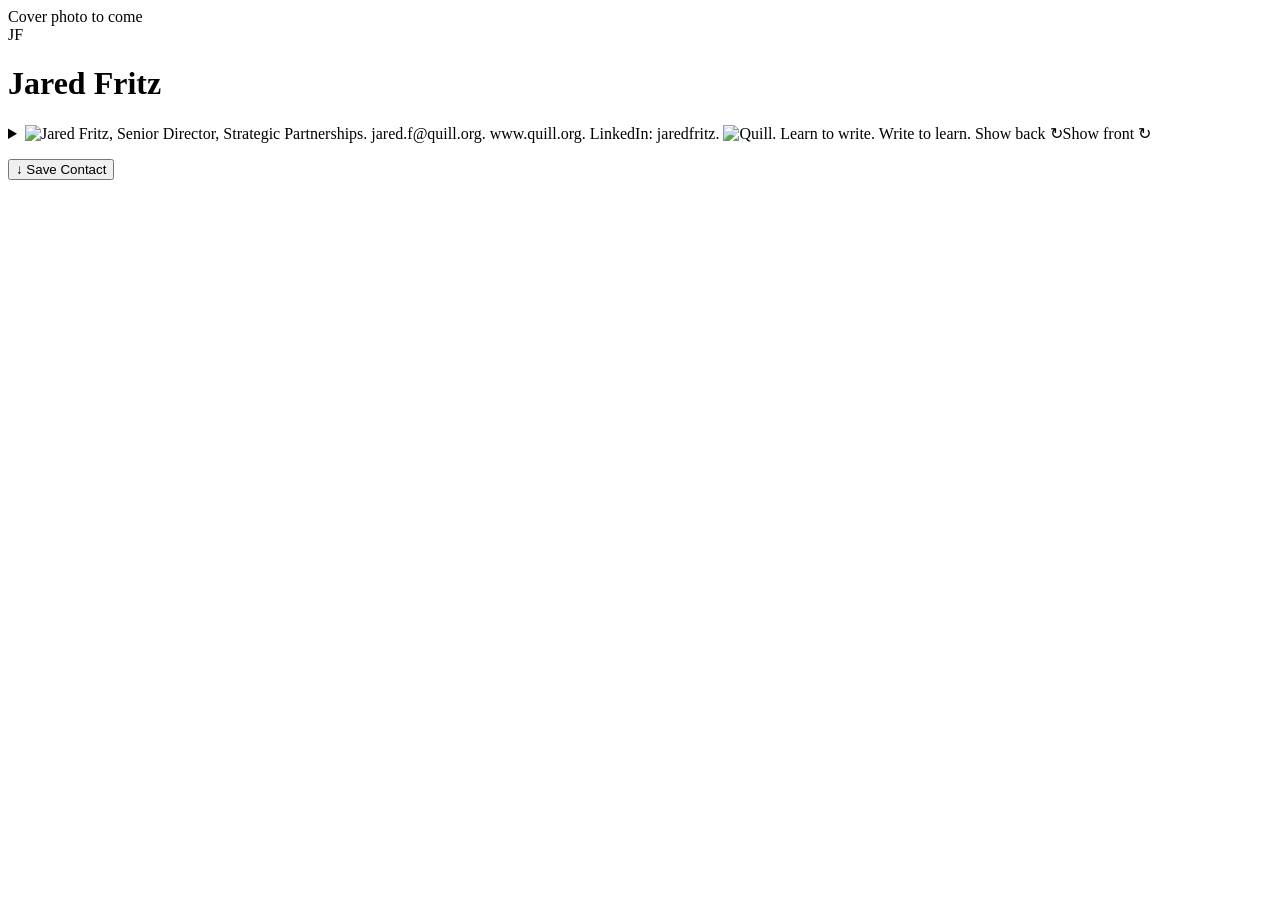
==== card/index.html @ f7603c99 "Add files via upload" ====
<!doctype html>
<html lang="en">
<head>
<meta charset="utf-8"><meta name="viewport" content="width=device-width,initial-scale=1"><meta name="theme-color" content="#fffef9">
<meta name="robots" content="noindex, nofollow, noarchive, nosnippet, noimageindex">
<meta name="referrer" content="no-referrer">
<meta name="description" content="Connect with Jared Fritz and save his contact details."><title>Jared Fritz — Digital Business Card</title>
<link rel="stylesheet" href="../assets/site.css"><script defer src="../assets/contact.js"></script>
</head>
<body>
<main class="contact-card" aria-labelledby="name">
<div class="cover" id="cover"><span class="cover-placeholder">Cover photo to come</span></div>
<div class="card-body">
<div class="identity-top"><div class="portrait" id="portrait" aria-label="Profile photo placeholder">JF</div></div>
<h1 class="sr-only" id="name">Jared Fritz</h1>

<section class="physical-card" aria-label="Physical business card">
<details class="card-flip" id="card-flip">
<summary aria-label="Flip business card">
<span class="card-flip-inner">
<img class="card-face card-front" src="../assets/business-card-front.webp" alt="Jared Fritz, Senior Director, Strategic Partnerships. jared.f@quill.org. www.quill.org. LinkedIn: jaredfritz.">
<img class="card-face card-back" aria-hidden="true" src="../assets/business-card-back.webp" alt="Quill. Learn to write. Write to learn.">
</span>
<span class="flip-hint"><span class="show-back">Show back ↻</span><span class="show-front">Show front ↻</span></span>
</summary>
</details>

</section>
<nav class="contact-links" id="links" aria-label="Contact options"></nav>
<p class="status" id="status" role="status" aria-live="polite"></p>
<div class="actions"><button class="save" id="save" type="button"><span aria-hidden="true">↓</span> Save Contact</button></div>




</div>
</main>
<dialog class="card-welcome" id="card-welcome" aria-label="Welcome — Jared Fritz business card">
<div class="welcome-content">
<button class="welcome-card" id="welcome-card" type="button" aria-label="Show contact side of business card" aria-pressed="false">
<div class="welcome-rotor">
<img class="welcome-face welcome-logo" src="../assets/business-card-back.webp" alt="Quill. Learn to write. Write to learn.">
<img class="welcome-face welcome-contact" src="../assets/business-card-front.webp" alt="Jared Fritz, Senior Director, Strategic Partnerships. jared.f@quill.org. www.quill.org. LinkedIn: jaredfritz." aria-hidden="true">
</div>
</button>
<button class="save welcome-dismiss" id="welcome-dismiss" type="button" autofocus>View digital card</button>
<p class="welcome-help">Or tap outside the card to continue.</p>
</div>
</dialog>
</body>
</html>
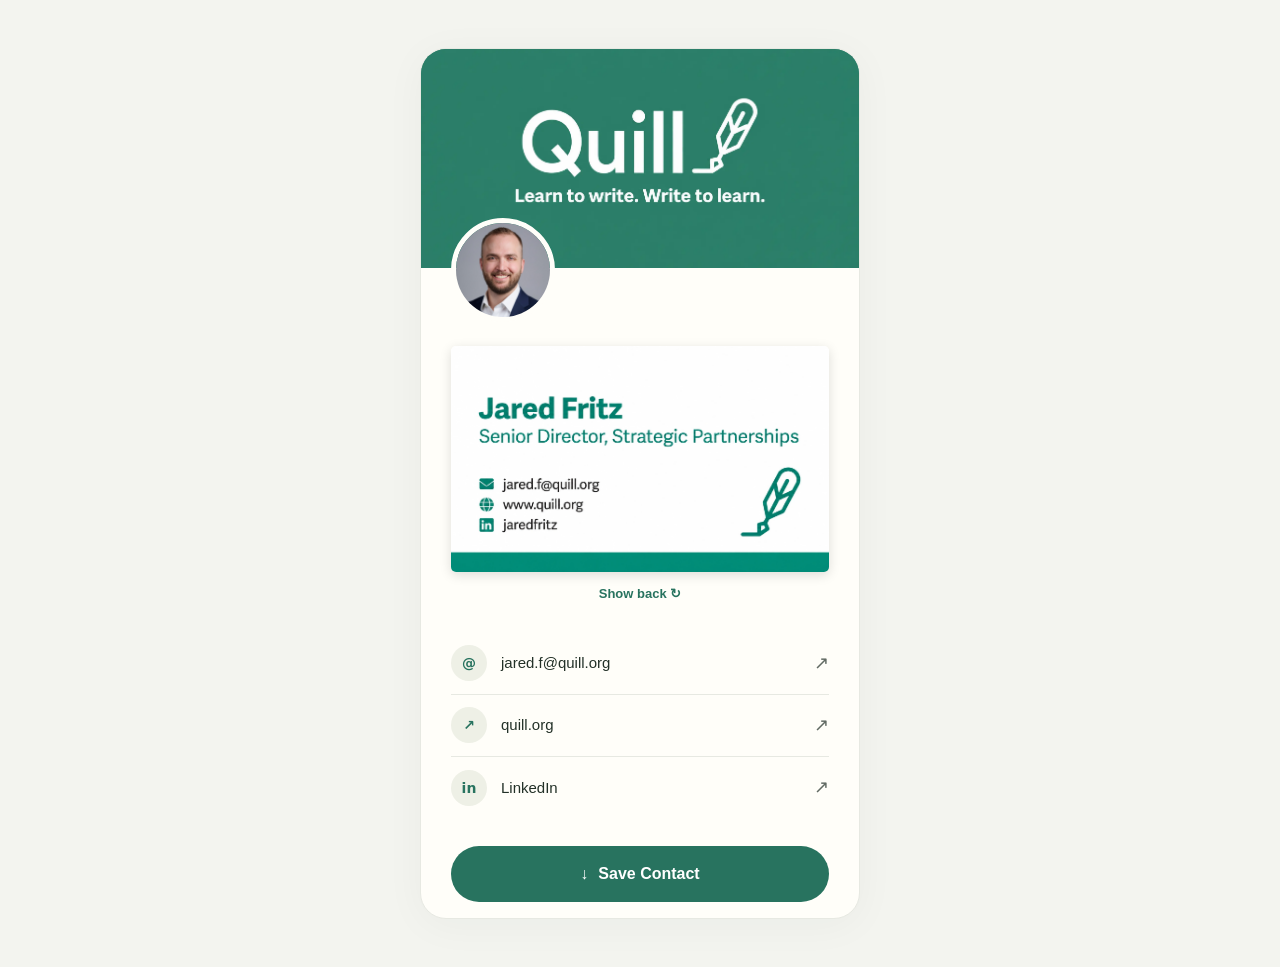
==== commit fe0fa065: "Add files via upload" ====
--- a/card/index.html
+++ b/card/index.html
@@ -37,14 +37,14 @@
 </main>
 <dialog class="card-welcome" id="card-welcome" aria-label="Welcome — Jared Fritz business card">
 <div class="welcome-content">
-<button class="welcome-card" id="welcome-card" type="button" aria-label="Show contact side of business card" aria-pressed="false">
+<button class="welcome-card" id="welcome-card" type="button" aria-label="Jared Fritz business card introduction" autofocus>
 <div class="welcome-rotor">
 <img class="welcome-face welcome-logo" src="../assets/business-card-back.webp" alt="Quill. Learn to write. Write to learn.">
 <img class="welcome-face welcome-contact" src="../assets/business-card-front.webp" alt="Jared Fritz, Senior Director, Strategic Partnerships. jared.f@quill.org. www.quill.org. LinkedIn: jaredfritz." aria-hidden="true">
 </div>
 </button>
-<button class="save welcome-dismiss" id="welcome-dismiss" type="button" autofocus>View digital card</button>
-<p class="welcome-help">Or tap outside the card to continue.</p>
+
+
 </div>
 </dialog>
 </body>
--- a/assets/site.css
+++ b/assets/site.css
@@ -0,0 +1,32 @@
+:root{color-scheme:light;--jf-ink:#233128;--jf-muted:#626b64;--jf-paper:#fffef9;--jf-page:#f3f4ef;--jf-cover:#327d6b;--jf-line:#e7e9e2;--jf-soft:#eef0e6;--jf-accent:#28735f}*{box-sizing:border-box}body{margin:0;color:var(--jf-ink);font:16px/1.5 -apple-system,BlinkMacSystemFont,"Segoe UI",sans-serif;background:var(--jf-page)}a{color:inherit;text-decoration:none}a:focus-visible,button:focus-visible{outline:3px solid #657642;outline-offset:4px}button,a{-webkit-tap-highlight-color:transparent}button{font:inherit}button:disabled{opacity:.5;cursor:not-allowed}[hidden]{display:none!important}.contact-card{max-width:440px;margin:0 auto;background:var(--jf-paper);min-height:100svh;overflow:hidden}.cover{position:relative;aspect-ratio:2/1;height:auto;background:var(--jf-cover);display:grid;place-items:center;color:#45513e;overflow:hidden}.cover img{position:absolute;inset:0;height:100%;width:100%;object-fit:cover}.cover-placeholder{font:12px ui-monospace,SFMono-Regular,Consolas,monospace;letter-spacing:.03em}.card-body{padding:0 26px 24px}.identity-top{display:flex;justify-content:space-between;align-items:flex-end;position:relative;margin-top:-50px;margin-bottom:18px;gap:20px}.portrait{width:104px;height:104px;flex-shrink:0;border:5px solid var(--jf-paper);border-radius:50%;background:var(--jf-soft);color:var(--jf-accent);display:grid;place-items:center;font:500 30px/1 system-ui;overflow:hidden}.portrait img{width:100%;height:100%;object-fit:cover}.card-name{font-size:32px;line-height:1.15;letter-spacing:-.045em;font-weight:650;margin:0 0 10px}.card-title{font-size:15px;line-height:1.5;color:var(--jf-muted);margin:0;max-width:320px}.card-org{font-size:15px;line-height:1.5;color:var(--jf-muted);margin:0}.contact-links{margin-top:29px;display:flex;flex-direction:column}.contact-link{min-height:62px;display:flex;align-items:center;gap:14px;border-bottom:1px solid var(--jf-line);padding:10px 0}.contact-link:last-child{border:0}.contact-link:hover .contact-label{text-decoration:underline;text-underline-offset:4px}.contact-icon{width:36px;height:36px;border-radius:50%;display:grid;place-items:center;flex-shrink:0;background:var(--jf-soft);color:var(--jf-accent);font:600 14px system-ui}.contact-label{flex:1;min-width:0;font-size:15px;font-weight:500;overflow-wrap:anywhere}.contact-arrow{font-size:18px;color:var(--jf-muted);padding-left:4px}.actions{padding-top:27px}.save{background:var(--jf-accent);color:#fff;border:0;border-radius:999px;min-height:56px;width:100%;display:flex;align-items:center;justify-content:center;gap:10px;font-size:16px;font-weight:600;cursor:pointer}.save:hover{background:#205d4d}.save-help{margin:10px 0 0;text-align:center;font-size:12px;color:var(--jf-muted)}.notice{padding:10px 12px;margin:18px 0 0;background:var(--jf-soft);border-radius:8px;font-size:12px;color:var(--jf-muted)}.status{font-size:13px;line-height:1.5;color:var(--jf-muted);margin:0}.status:not(:empty){margin-top:12px}.home-page{background:white;color:#252525;font:13px/1.65 ui-monospace,SFMono-Regular,Menlo,Consolas,"Liberation Mono",monospace;padding:24px;min-height:100svh}.home-main{max-width:540px;margin:40px 0 0}.home-name{font:inherit;margin:0 0 9px}.home-role{margin:0 0 24px}.home-role a{text-decoration:underline;text-underline-offset:3px}.home-links{display:flex;flex-direction:column;align-items:flex-start;gap:0}.home-links a{display:flex;align-items:center;min-height:44px;text-decoration:underline;text-decoration-thickness:1px;text-underline-offset:4px}.home-links a:hover{text-decoration-style:dotted}@media(min-width:600px){.contact-card{margin:48px auto;min-height:0;border-radius:26px;box-shadow:0 6px 42px #2431270a;border:1px solid var(--jf-line)}.card-body{padding:0 30px 16px}.home-page{padding:28px 32px}.home-links a{min-height:32px}}@media(max-width:359px){.identity-top{margin-top:-40px}.card-body{padding-left:22px;padding-right:22px}.card-name{font-size:30px}.card-title{font-size:14px}.identity-top{margin-bottom:15px}.contact-links{margin-top:22px}}@media(prefers-reduced-motion:no-preference){.save{transition:background .15s ease}}
+
+.physical-card{margin-top:24px;text-align:center}
+.card-flip{display:block;width:100%}
+.card-flip summary{display:block;list-style:none;cursor:pointer;-webkit-tap-highlight-color:transparent}
+.card-flip summary::-webkit-details-marker{display:none}
+.card-flip summary:focus-visible{outline:3px solid #31836f;outline-offset:6px;border-radius:5px}
+.card-flip summary{perspective:1400px}
+.card-flip-inner{display:block;position:relative;aspect-ratio:1.67;transform-style:preserve-3d;transition:transform .6s ease}
+.card-face{display:block;position:absolute;inset:0;width:100%;height:100%;object-fit:fill;border-radius:5px;backface-visibility:hidden;-webkit-backface-visibility:hidden;box-shadow:0 3px 12px #0002}
+.card-back{transform:rotateY(180deg)}
+.card-flip[open] .card-flip-inner{transform:rotateY(180deg)}
+.card-flip .show-front{display:none}
+.card-flip[open] .show-back{display:none}
+.card-flip[open] .show-front{display:inline}
+.flip-hint{display:block;margin-top:12px;color:var(--jf-accent);font-size:13px;font-weight:600}
+
+.card-welcome{padding:24px;border:0;background:transparent;color:white;width:min(760px,100%);max-width:100%;max-height:100dvh;overflow:auto}
+.card-welcome::backdrop{background:rgb(18 31 27 / .78);backdrop-filter:blur(5px)}
+body.welcome-open{overflow:hidden}
+.welcome-content{width:100%;text-align:center}
+.welcome-card{display:block;padding:0;border:0;background:transparent;cursor:pointer;perspective:1400px;width:100%}
+.welcome-rotor{display:block;position:relative;aspect-ratio:1.67;transform-style:preserve-3d;transition:transform .6s ease}
+.welcome-card.is-flipped .welcome-rotor{transform:rotateY(180deg)}
+.welcome-face{position:absolute;inset:0;width:100%;height:100%;object-fit:fill;border-radius:8px;backface-visibility:hidden;-webkit-backface-visibility:hidden;box-shadow:0 14px 50px #0003}
+.welcome-contact{transform:rotateY(180deg)}
+.welcome-dismiss{width:auto;min-width:210px;margin:28px auto 0;padding:0 28px;background:#fff;color:#205d4d}
+.welcome-dismiss:hover{background:#eef0e6}
+.welcome-help{font-size:13px;color:#fff;margin:12px 0 0}
+@media(prefers-reduced-motion:reduce){.welcome-rotor,.card-flip-inner{transition:none}}
+
+.sr-only{position:absolute;width:1px;height:1px;padding:0;margin:-1px;overflow:hidden;clip-path:inset(50%);white-space:nowrap;border:0}
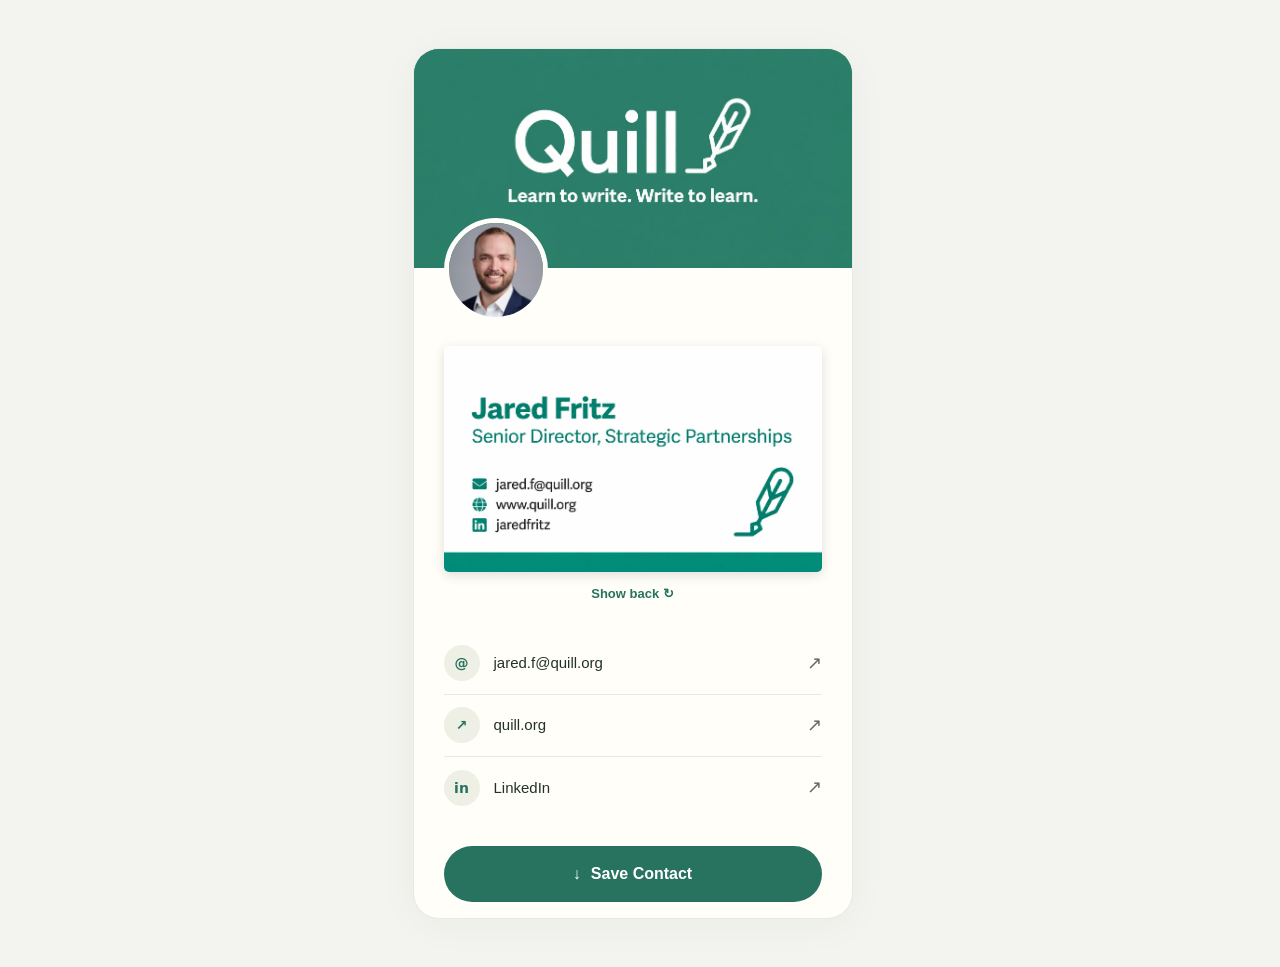
==== commit 3215945a: "Add files via upload" ====
--- a/card/index.html
+++ b/card/index.html
@@ -35,14 +35,14 @@
 
 </div>
 </main>
-<dialog class="card-welcome" id="card-welcome" aria-label="Welcome — Jared Fritz business card">
+<dialog class="card-welcome" id="card-welcome" tabindex="-1" style="outline:none" aria-label="Welcome — Jared Fritz business card">
 <div class="welcome-content">
-<button class="welcome-card" id="welcome-card" type="button" aria-label="Jared Fritz business card introduction" autofocus>
+<div class="welcome-card" id="welcome-card">
 <div class="welcome-rotor">
 <img class="welcome-face welcome-logo" src="../assets/business-card-back.webp" alt="Quill. Learn to write. Write to learn.">
 <img class="welcome-face welcome-contact" src="../assets/business-card-front.webp" alt="Jared Fritz, Senior Director, Strategic Partnerships. jared.f@quill.org. www.quill.org. LinkedIn: jaredfritz." aria-hidden="true">
 </div>
-</button>
+</div>
 
 
 </div>
--- a/assets/site.css
+++ b/assets/site.css
@@ -15,18 +15,20 @@
 .card-flip[open] .show-front{display:inline}
 .flip-hint{display:block;margin-top:12px;color:var(--jf-accent);font-size:13px;font-weight:600}
 
-.card-welcome{padding:24px;border:0;background:transparent;color:white;width:min(760px,100%);max-width:100%;max-height:100dvh;overflow:auto}
-.card-welcome::backdrop{background:rgb(18 31 27 / .78);backdrop-filter:blur(5px)}
+.card-welcome{padding:0;margin:0;border:0;background:transparent;color:white;width:100vw;height:100dvh;max-width:none;max-height:none;overflow:hidden}
+.card-welcome::backdrop{background:rgb(18 31 27 / .78);backdrop-filter:blur(5px);transition:background .7s ease,backdrop-filter .7s ease}
+.card-welcome.is-landing::backdrop{background:transparent;backdrop-filter:blur(0)}
 body.welcome-open{overflow:hidden}
-.welcome-content{width:100%;text-align:center}
-.welcome-card{display:block;padding:0;border:0;background:transparent;cursor:pointer;perspective:1400px;width:100%}
+.welcome-content{display:flex;align-items:center;justify-content:center;width:100%;height:100%;text-align:center}
+.welcome-card{display:block;padding:0;border:0;background:transparent;cursor:pointer;perspective:1400px;width:min(712px,calc(100% - 48px),calc((100dvh - 48px)*1.67))}
 .welcome-rotor{display:block;position:relative;aspect-ratio:1.67;transform-style:preserve-3d;transition:transform .6s ease}
 .welcome-card.is-flipped .welcome-rotor{transform:rotateY(180deg)}
 .welcome-face{position:absolute;inset:0;width:100%;height:100%;object-fit:fill;border-radius:8px;backface-visibility:hidden;-webkit-backface-visibility:hidden;box-shadow:0 14px 50px #0003}
 .welcome-contact{transform:rotateY(180deg)}
-.welcome-dismiss{width:auto;min-width:210px;margin:28px auto 0;padding:0 28px;background:#fff;color:#205d4d}
-.welcome-dismiss:hover{background:#eef0e6}
-.welcome-help{font-size:13px;color:#fff;margin:12px 0 0}
 @media(prefers-reduced-motion:reduce){.welcome-rotor,.card-flip-inner{transition:none}}
 
 .sr-only{position:absolute;width:1px;height:1px;padding:0;margin:-1px;overflow:hidden;clip-path:inset(50%);white-space:nowrap;border:0}
+
+.card-welcome.is-landing .welcome-face{border-radius:5px;box-shadow:0 3px 12px #0002;transition:border-radius .7s ease,box-shadow .7s ease}
+
+html{scrollbar-gutter:stable}
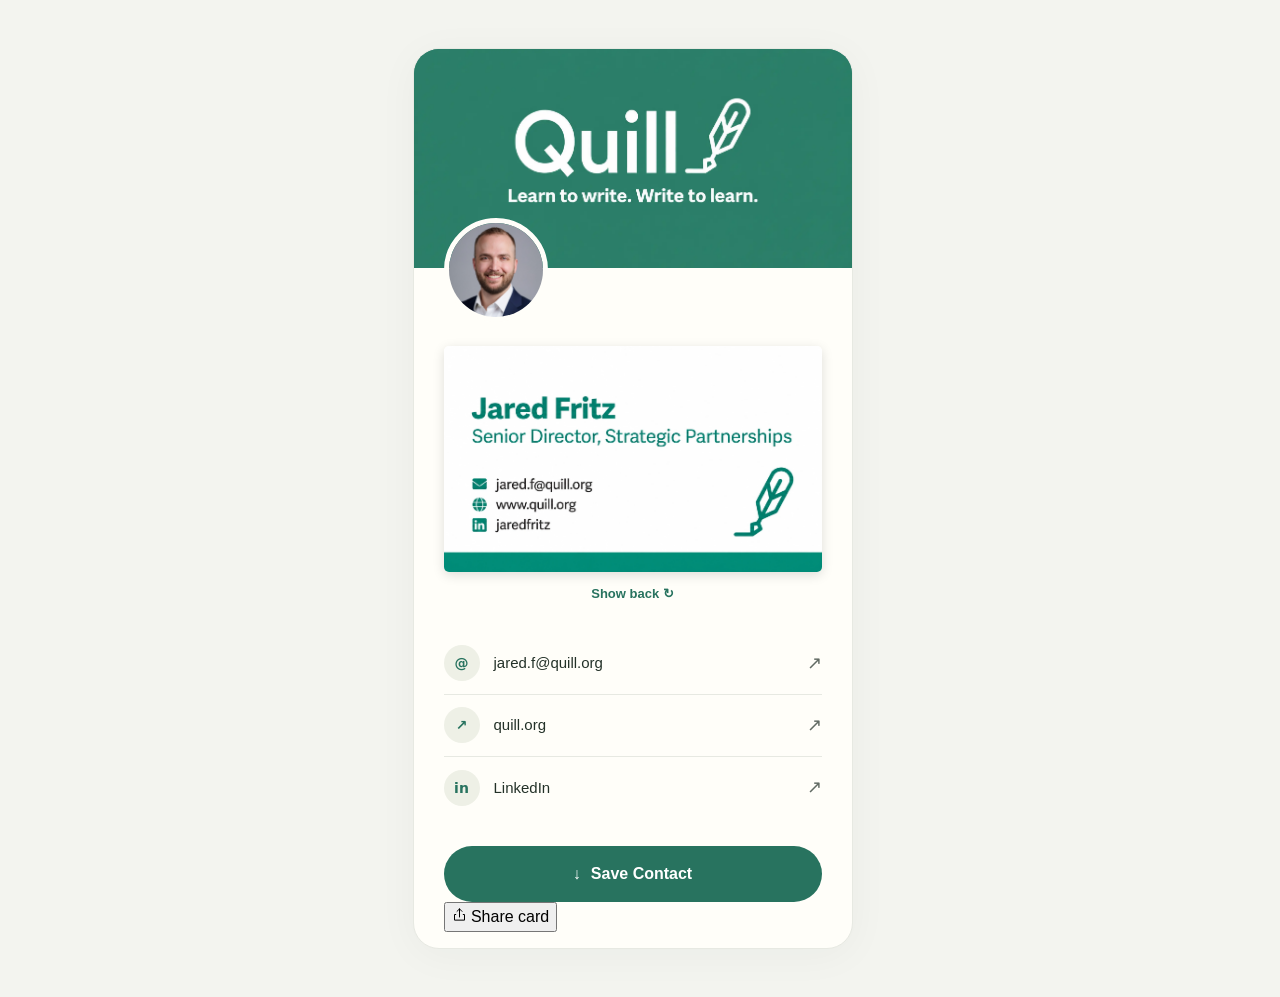
==== commit d9870dfa: "Add files via upload" ====
--- a/card/index.html
+++ b/card/index.html
@@ -29,6 +29,10 @@
 <nav class="contact-links" id="links" aria-label="Contact options"></nav>
 <p class="status" id="status" role="status" aria-live="polite"></p>
 <div class="actions"><button class="save" id="save" type="button"><span aria-hidden="true">↓</span> Save Contact</button></div>
+<div class="share-actions">
+<button class="share-card" id="share-card" type="button"><svg aria-hidden="true" viewBox="0 0 24 24" width="15" height="15" fill="none" stroke="currentColor" stroke-width="1.6" stroke-linecap="round" stroke-linejoin="round"><path d="M12 16V3m-4 4 4-4 4 4M6 12H4v9h16v-9h-2"/></svg> Share card</button>
+<input id="share-url" class="share-url" type="text" readonly hidden aria-label="Card link to copy">
+</div>
 
 
 
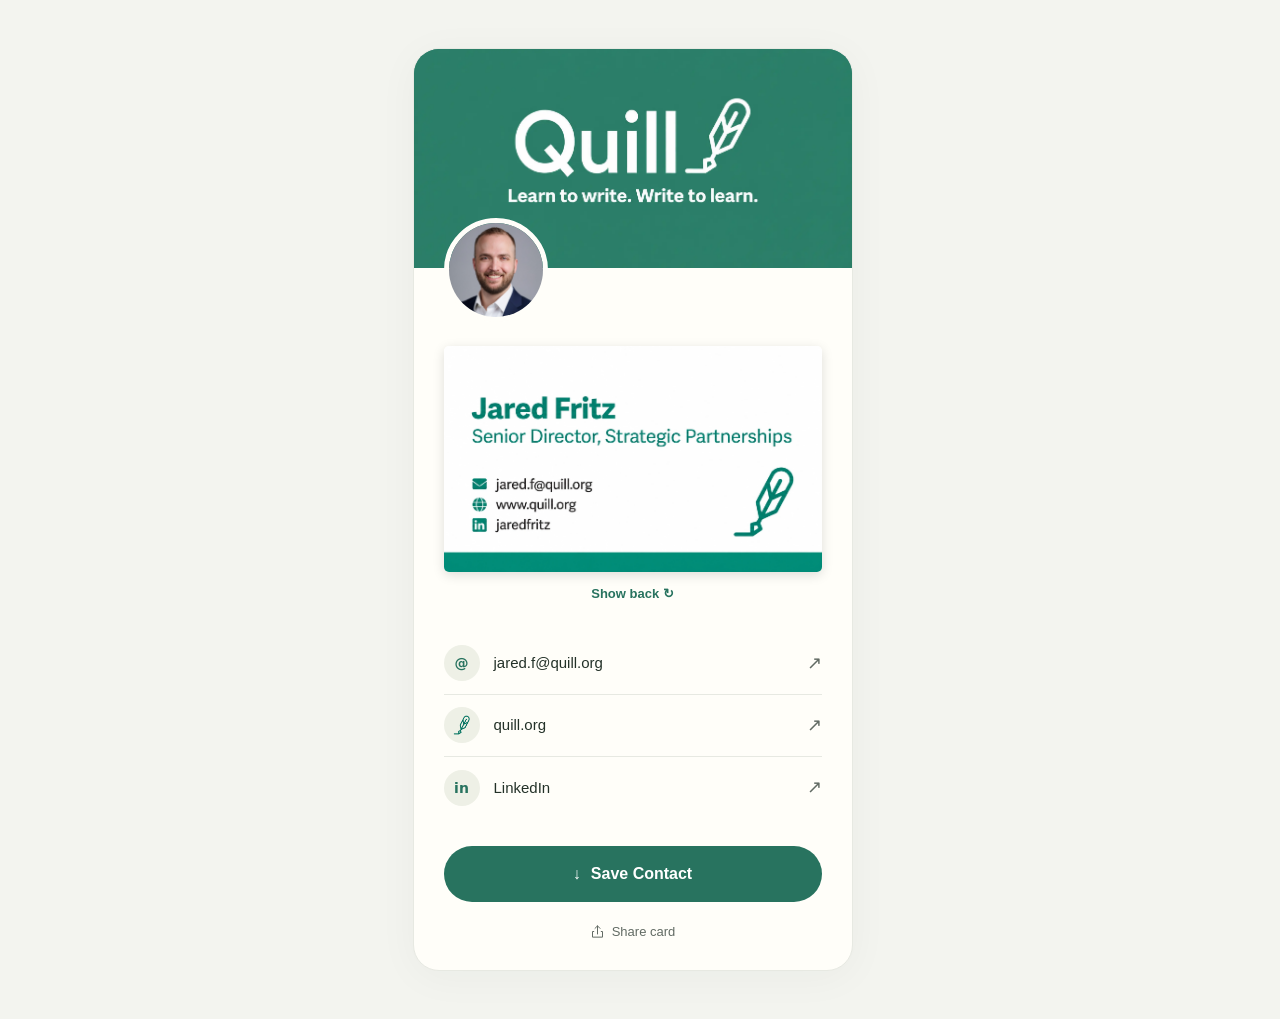
==== commit de9c27a1: "Add exact JF monogram brand assets and website favicons" ====
--- a/card/index.html
+++ b/card/index.html
@@ -1,11 +1,16 @@
 <!doctype html>
 <html lang="en">
 <head>
-<meta charset="utf-8"><meta name="viewport" content="width=device-width,initial-scale=1"><meta name="theme-color" content="#fffef9">
+<meta charset="utf-8"><meta name="viewport" content="width=device-width,initial-scale=1">
 <meta name="robots" content="noindex, nofollow, noarchive, nosnippet, noimageindex">
 <meta name="referrer" content="no-referrer">
 <meta name="description" content="Connect with Jared Fritz and save his contact details."><title>Jared Fritz — Digital Business Card</title>
 <link rel="stylesheet" href="../assets/site.css"><script defer src="../assets/contact.js"></script>
+<link rel="icon" href="/favicon.ico" sizes="16x16 32x32 48x48">
+<link rel="icon" href="/favicon.svg" type="image/svg+xml" sizes="any">
+<link rel="apple-touch-icon" href="/apple-touch-icon.png" sizes="180x180">
+<link rel="manifest" href="/site.webmanifest">
+
 </head>
 <body>
 <main class="contact-card" aria-labelledby="name">
@@ -53,3 +58,4 @@
 </dialog>
 </body>
 </html>
+
--- a/assets/site.css
+++ b/assets/site.css
@@ -32,3 +32,8 @@
 .card-welcome.is-landing .welcome-face{border-radius:5px;box-shadow:0 3px 12px #0002;transition:border-radius .7s ease,box-shadow .7s ease}
 
 html{scrollbar-gutter:stable}
+
+.share-actions{text-align:center;margin-top:8px}
+.share-card{display:inline-flex;align-items:center;justify-content:center;gap:7px;min-height:44px;padding:0 12px;border:0;border-radius:6px;background:transparent;color:var(--jf-muted);font-size:13px;cursor:pointer}
+.share-card:hover{color:var(--jf-accent);text-decoration:underline;text-underline-offset:3px}
+.share-url{display:block;width:100%;margin:4px 0 0;padding:10px;border:1px solid var(--jf-line);border-radius:6px;background:white;color:var(--jf-ink);font:inherit;font-size:13px}
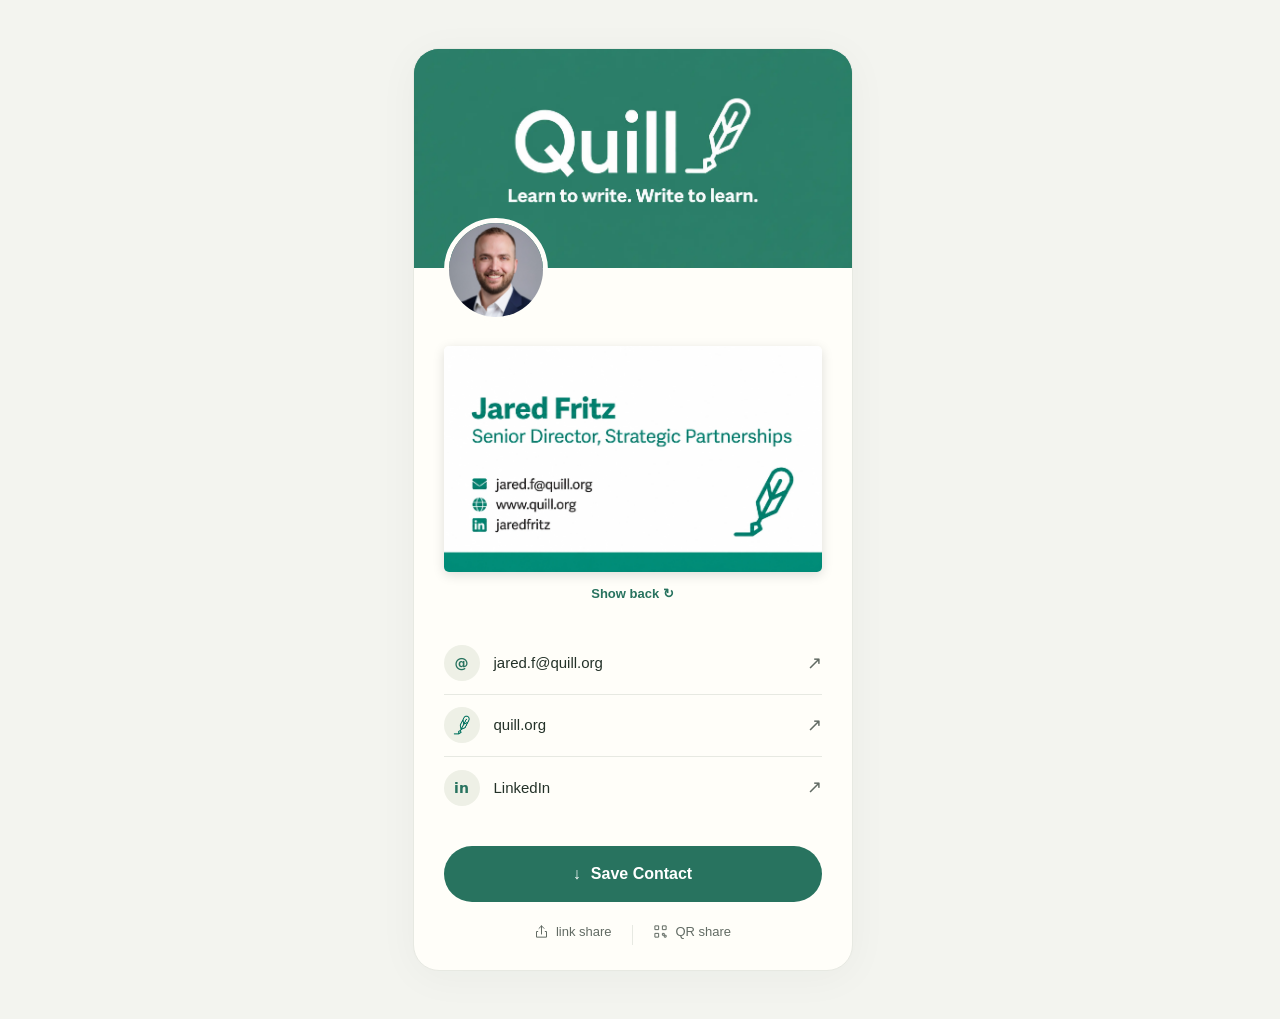
==== commit 11374196: "Add minimal QR share dialog beside link sharing" ====
--- a/card/index.html
+++ b/card/index.html
@@ -4,13 +4,29 @@
 <meta charset="utf-8"><meta name="viewport" content="width=device-width,initial-scale=1">
 <meta name="robots" content="noindex, nofollow, noarchive, nosnippet, noimageindex">
 <meta name="referrer" content="no-referrer">
-<meta name="description" content="Connect with Jared Fritz and save his contact details."><title>Jared Fritz — Digital Business Card</title>
+<meta name="description" content="Connect with Jared Fritz and save his contact details."><title>Jared Fritz — Card</title>
 <link rel="stylesheet" href="../assets/site.css"><script defer src="../assets/contact.js"></script>
 <link rel="icon" href="/favicon.ico" sizes="16x16 32x32 48x48">
 <link rel="icon" href="/favicon.svg" type="image/svg+xml" sizes="any">
 <link rel="apple-touch-icon" href="/apple-touch-icon.png" sizes="180x180">
 <link rel="manifest" href="/site.webmanifest">
 
+<link rel="canonical" href="https://jaredfritz.com/card/">
+<meta property="og:type" content="website">
+<meta property="og:site_name" content="Jared Fritz">
+<meta property="og:title" content="Jared Fritz — Card">
+<meta property="og:description" content="Connect with Jared Fritz and save his contact details.">
+<meta property="og:url" content="https://jaredfritz.com/card/">
+<meta property="og:image" content="https://jaredfritz.com/assets/brand/social-preview.png">
+<meta property="og:image:type" content="image/png">
+<meta property="og:image:width" content="1200">
+<meta property="og:image:height" content="630">
+<meta property="og:image:alt" content="Jared Fritz with the geometric JF monogram on a white background">
+<meta name="twitter:card" content="summary_large_image">
+<meta name="twitter:title" content="Jared Fritz — Card">
+<meta name="twitter:description" content="Connect with Jared Fritz and save his contact details.">
+<meta name="twitter:image" content="https://jaredfritz.com/assets/brand/social-preview.png">
+<meta name="twitter:image:alt" content="Jared Fritz with the geometric JF monogram on a white background">
 </head>
 <body>
 <main class="contact-card" aria-labelledby="name">
@@ -35,7 +51,9 @@
 <p class="status" id="status" role="status" aria-live="polite"></p>
 <div class="actions"><button class="save" id="save" type="button"><span aria-hidden="true">↓</span> Save Contact</button></div>
 <div class="share-actions">
-<button class="share-card" id="share-card" type="button"><svg aria-hidden="true" viewBox="0 0 24 24" width="15" height="15" fill="none" stroke="currentColor" stroke-width="1.6" stroke-linecap="round" stroke-linejoin="round"><path d="M12 16V3m-4 4 4-4 4 4M6 12H4v9h16v-9h-2"/></svg> Share card</button>
+<button class="share-card" id="share-card" type="button"><svg aria-hidden="true" viewBox="0 0 24 24" width="15" height="15" fill="none" stroke="currentColor" stroke-width="1.6" stroke-linecap="round" stroke-linejoin="round"><path d="M12 16V3m-4 4 4-4 4 4M6 12H4v9h16v-9h-2"/></svg> link share</button>
+<span class="share-divider" aria-hidden="true"></span>
+<button class="share-card" id="share-qr" type="button" aria-haspopup="dialog" aria-controls="qr-share"><svg aria-hidden="true" viewBox="0 0 24 24" width="15" height="15" fill="none" stroke="currentColor" stroke-width="1.6"><path d="M3 3h6v6H3zM15 3h6v6h-6zM3 15h6v6H3zM15 15h3v3h-3zM18 18h3v3h-3z"/></svg> QR share</button>
 <input id="share-url" class="share-url" type="text" readonly hidden aria-label="Card link to copy">
 </div>
 
@@ -44,6 +62,10 @@
 
 </div>
 </main>
+<dialog class="qr-share" id="qr-share" aria-label="QR code to share Jared Fritz’s card">
+<button class="qr-close" id="qr-close" type="button" aria-label="Close QR code" autofocus><svg aria-hidden="true" viewBox="0 0 24 24" width="18" height="18" fill="none" stroke="currentColor" stroke-width="1.6"><path d="m6 6 12 12M18 6 6 18"/></svg></button>
+<img src="../assets/card-qr.svg" width="264" height="264" alt="QR code for https://jaredfritz.com/card/">
+</dialog>
 <dialog class="card-welcome" id="card-welcome" tabindex="-1" style="outline:none" aria-label="Welcome — Jared Fritz business card">
 <div class="welcome-content">
 <div class="welcome-card" id="welcome-card">
@@ -58,4 +80,3 @@
 </dialog>
 </body>
 </html>
-
--- a/assets/site.css
+++ b/assets/site.css
@@ -37,3 +37,11 @@
 .share-card{display:inline-flex;align-items:center;justify-content:center;gap:7px;min-height:44px;padding:0 12px;border:0;border-radius:6px;background:transparent;color:var(--jf-muted);font-size:13px;cursor:pointer}
 .share-card:hover{color:var(--jf-accent);text-decoration:underline;text-underline-offset:3px}
 .share-url{display:block;width:100%;margin:4px 0 0;padding:10px;border:1px solid var(--jf-line);border-radius:6px;background:white;color:var(--jf-ink);font:inherit;font-size:13px}
+
+.share-divider{display:inline-block;height:20px;width:1px;vertical-align:middle;background:var(--jf-line);margin:0 4px}
+.qr-share{padding:48px 24px 24px;border:0;border-radius:20px;background:var(--jf-paper);width:330px;max-width:calc(100vw - 32px);max-height:calc(100dvh - 32px);overflow:auto}
+.qr-share::backdrop{background:rgb(18 31 27 / .65)}
+.qr-share img{display:block;width:100%;height:auto;background:white}
+.qr-close{position:absolute;top:4px;right:4px;display:grid;place-items:center;width:44px;height:44px;padding:0;border:0;border-radius:50%;background:transparent;color:var(--jf-muted);cursor:pointer}
+.qr-close:hover{color:var(--jf-ink)}
+body.qr-open{overflow:hidden}
